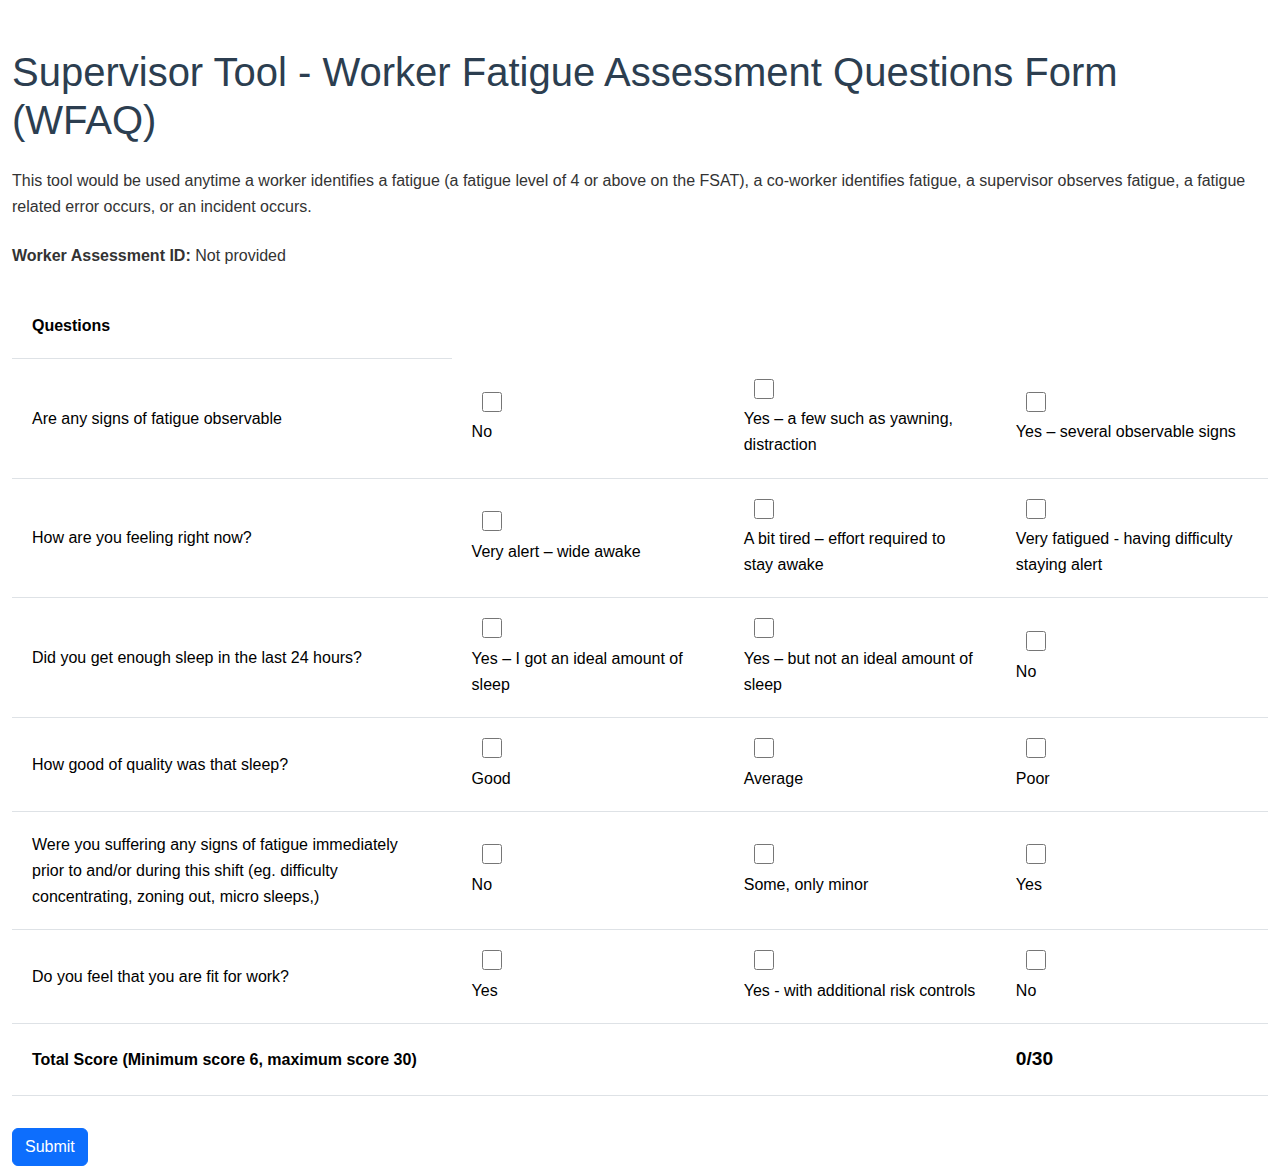
==== supervisor.html @ c47839f9 "add files." ====
<!DOCTYPE html>
<html lang="en">
<head>
    <meta charset="UTF-8">
    <meta name="viewport" content="width=device-width, initial-scale=1.0">
    <title>Supervisor Tool - Worker Fatigue Assessment Questions Form (WFAQ)</title>
    <link href="https://cdn.jsdelivr.net/npm/bootstrap@5.3.0-alpha1/dist/css/bootstrap.min.css" rel="stylesheet">
    <link href="supervisor_style.css" rel="stylesheet">
</head>
<body>
    <div class="container-fluid mt-5">
        <h1 class="mb-4">Supervisor Tool - Worker Fatigue Assessment Questions Form (WFAQ)</h1>
        <p class="mb-4">This tool would be used anytime a worker identifies a fatigue (a fatigue level of 4 or above on the FSAT), a co-worker identifies fatigue, a supervisor observes fatigue, a fatigue related error occurs, or an incident occurs.</p>
        <p class="mb-4"><strong>Worker Assessment ID:</strong> <span id="workerAssessmentId"></span></p>
        <form id="fatigueForm">
            <table class="table table-hover">
                <thead>
                    <tr>
                        <th style="width: 35%;">Questions</th>
                    </tr>
                </thead>
                <tbody>
                    <tr>
                        <td>Are any signs of fatigue observable</td>
                        <td class="response-1">
                            <div class="checkbox-wrapper">
                                <input type="checkbox" name="q1" value="1" id="q1-1">
                            </div>
                            <label for="q1-1">No</label>
                        </td>
                        <td class="response-3">
                            <div class="checkbox-wrapper">
                                <input type="checkbox" name="q1" value="3" id="q1-3">
                            </div>
                            <label for="q1-3">Yes – a few such as yawning, distraction</label>
                        </td>
                        <td class="response-5">
                            <div class="checkbox-wrapper">
                                <input type="checkbox" name="q1" value="5" id="q1-5">
                            </div>
                            <label for="q1-5">Yes – several observable signs</label>
                        </td>
                    </tr>
                    <tr>
                        <td>How are you feeling right now?</td>
                        <td class="response-1">
                            <div class="checkbox-wrapper">
                                <input type="checkbox" name="q2" value="1" id="q2-1">
                            </div>
                            <label for="q2-1">Very alert – wide awake</label>
                        </td>
                        <td class="response-3">
                            <div class="checkbox-wrapper">
                                <input type="checkbox" name="q2" value="3" id="q2-3">
                            </div>
                            <label for="q2-3">A bit tired – effort required to stay awake</label>
                        </td>
                        <td class="response-5">
                            <div class="checkbox-wrapper">
                                <input type="checkbox" name="q2" value="5" id="q2-5">
                            </div>
                            <label for="q2-5">Very fatigued - having difficulty staying alert</label>
                        </td>
                    </tr>
                    <tr>
                        <td>Did you get enough sleep in the last 24 hours?</td>
                        <td class="response-1">
                            <div class="checkbox-wrapper">
                                <input type="checkbox" name="q3" value="1" id="q3-1">
                            </div>
                            <label for="q3-1">Yes – I got an ideal amount of sleep</label>
                        </td>
                        <td class="response-3">
                            <div class="checkbox-wrapper">
                                <input type="checkbox" name="q3" value="3" id="q3-3">
                            </div>
                            <label for="q3-3">Yes – but not an ideal amount of sleep</label>
                        </td>
                        <td class="response-5">
                            <div class="checkbox-wrapper">
                                <input type="checkbox" name="q3" value="5" id="q3-5">
                            </div>
                            <label for="q3-5">No</label>
                        </td>
                    </tr>
                    <tr>
                        <td>How good of quality was that sleep?</td>
                        <td class="response-1">
                            <div class="checkbox-wrapper">
                                <input type="checkbox" name="q4" value="1" id="q4-1">
                            </div>
                            <label for="q4-1">Good</label>
                        </td>
                        <td class="response-3">
                            <div class="checkbox-wrapper">
                                <input type="checkbox" name="q4" value="3" id="q4-3">
                            </div>
                            <label for="q4-3">Average</label>
                        </td>
                        <td class="response-5">
                            <div class="checkbox-wrapper">
                                <input type="checkbox" name="q4" value="5" id="q4-5">
                            </div>
                            <label for="q4-5">Poor</label>
                        </td>
                    </tr>
                    <tr>
                        <td>Were you suffering any signs of fatigue immediately prior to and/or during this shift (eg. difficulty concentrating, zoning out, micro sleeps,)</td>
                        <td class="response-1">
                            <div class="checkbox-wrapper">
                                <input type="checkbox" name="q5" value="1" id="q5-1">
                            </div>
                            <label for="q5-1">No</label>
                        </td>
                        <td class="response-3">
                            <div class="checkbox-wrapper">
                                <input type="checkbox" name="q5" value="3" id="q5-3">
                            </div>
                            <label for="q5-3">Some, only minor</label>
                        </td>
                        <td class="response-5">
                            <div class="checkbox-wrapper">
                                <input type="checkbox" name="q5" value="5" id="q5-5">
                            </div>
                            <label for="q5-5">Yes</label>
                        </td>
                    </tr>
                    <tr>
                        <td>Do you feel that you are fit for work?</td>
                        <td class="response-1">
                            <div class="checkbox-wrapper">
                                <input type="checkbox" name="q6" value="1" id="q6-1">
                            </div>
                            <label for="q6-1">Yes</label>
                        </td>
                        <td class="response-3">
                            <div class="checkbox-wrapper">
                                <input type="checkbox" name="q6" value="3" id="q6-3">
                            </div>
                            <label for="q6-3">Yes - with additional risk controls</label>
                        </td>
                        <td class="response-5">
                            <div class="checkbox-wrapper">
                                <input type="checkbox" name="q6" value="5" id="q6-5">
                            </div>
                            <label for="q6-5">No</label>
                        </td>
                    </tr>
                    <tr class="total-row">
                        <td colspan="3">Total Score (Minimum score 6, maximum score 30)</td>
                        <td id="totalScore">/30</td>
                    </tr>
                </tbody>
            </table>
            <button type="submit" class="btn btn-primary mt-3">Submit</button>
        </form>
    </div>
    <script src="https://cdn.jsdelivr.net/npm/bootstrap@5.3.0-alpha1/dist/js/bootstrap.bundle.min.js"></script>
    <script src="supervisor.js"></script>
</body>
</html>
---- supervisor_style.css ----
body {
    font-family: Arial, sans-serif;
    line-height: 1.6;
    color: #333;
}

h1 {
    color: #2c3e50;
}

.table {
    background-color: #fff;
    table-layout: fixed;
}

.table th, .table td {
    vertical-align: middle;
    text-align: left;
    word-wrap: break-word;
    padding: 20px; 
}

.response-1 {
    background-color: #d4edda;
}

.response-3 {
    background-color: #fff3cd;
}

.response-5 {
    background-color: #f8d7da;
}

.total-row {
    font-weight: bold;
}

#totalScore {
    font-size: 1.2em;
}

label {
    display: flex;
    align-items: center;
    justify-content: space-between;
    margin-bottom: 0;
    cursor: pointer;
}

input[type="checkbox"] {
    width: 20px;
    height: 20px;
    margin-left: 10px;
}

@media (max-width: 768px) {
    .table {
        font-size: 0.9em;
    }
    
    .table th, .table td {
        padding: 10px; 
    }
}

#responseAction {
    border-radius: 5px;
    margin-top: 20px;
}

#responseAction h2, #responseAction h3 {
    margin-bottom: 10px;
}
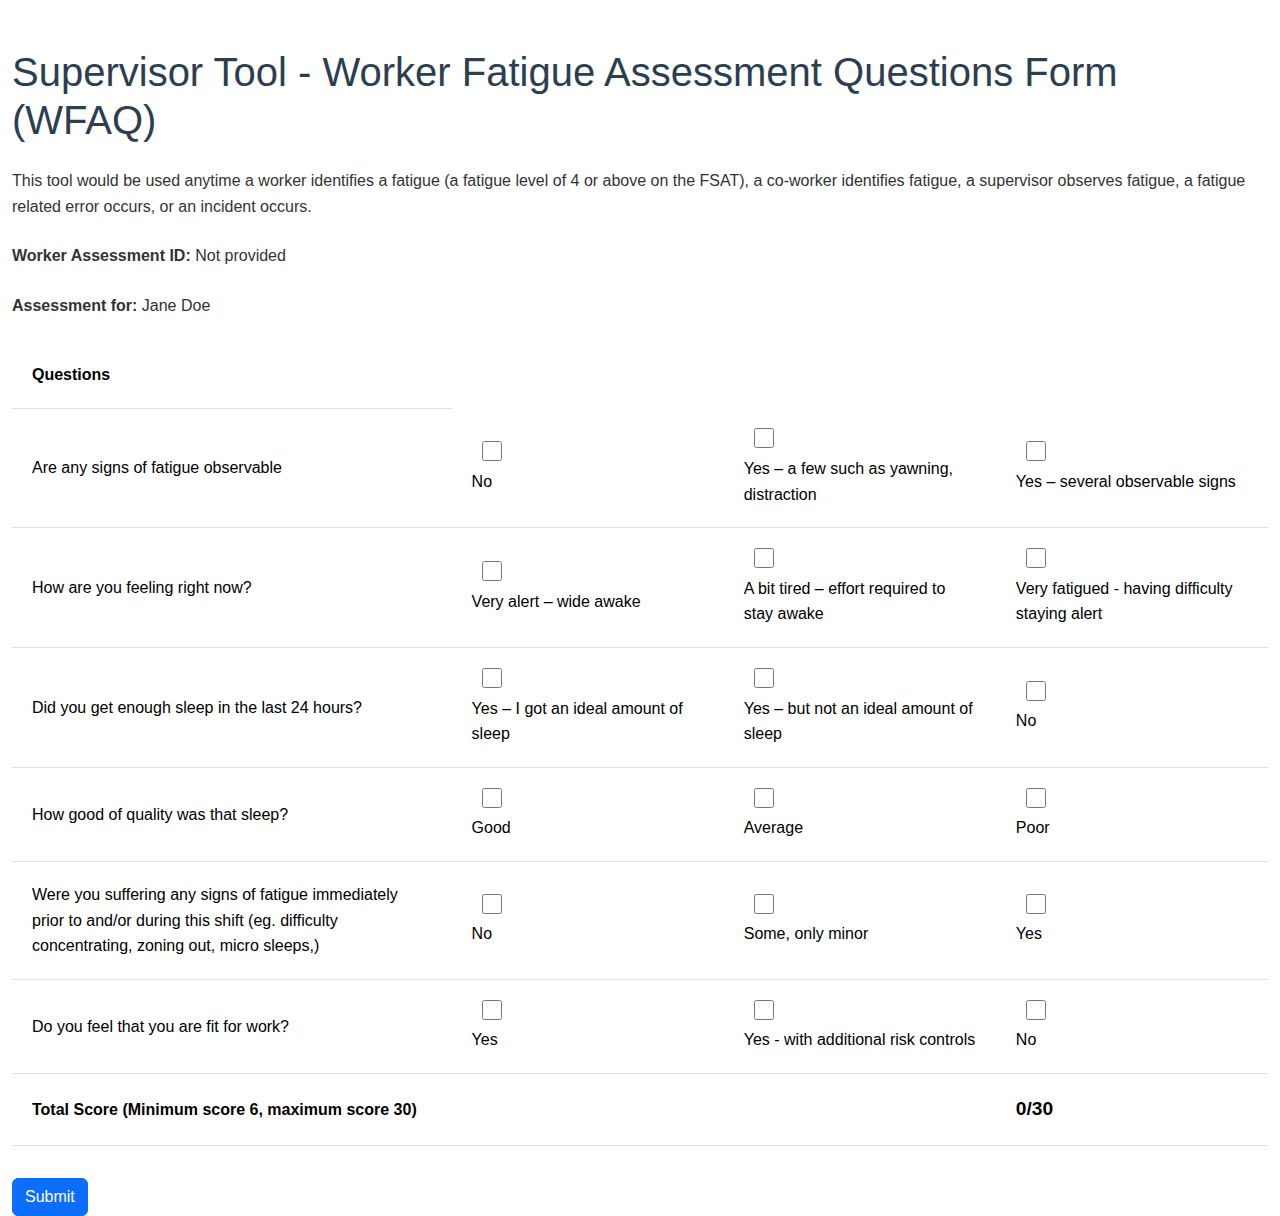
==== commit 38b866ef: "add placeholder name" ====
--- a/supervisor.html
+++ b/supervisor.html
@@ -12,6 +12,7 @@
         <h1 class="mb-4">Supervisor Tool - Worker Fatigue Assessment Questions Form (WFAQ)</h1>
         <p class="mb-4">This tool would be used anytime a worker identifies a fatigue (a fatigue level of 4 or above on the FSAT), a co-worker identifies fatigue, a supervisor observes fatigue, a fatigue related error occurs, or an incident occurs.</p>
         <p class="mb-4"><strong>Worker Assessment ID:</strong> <span id="workerAssessmentId"></span></p>
+        <p class="mb-4"><strong>Assessment for:</strong> Jane Doe</p>
         <form id="fatigueForm">
             <table class="table table-hover">
                 <thead>
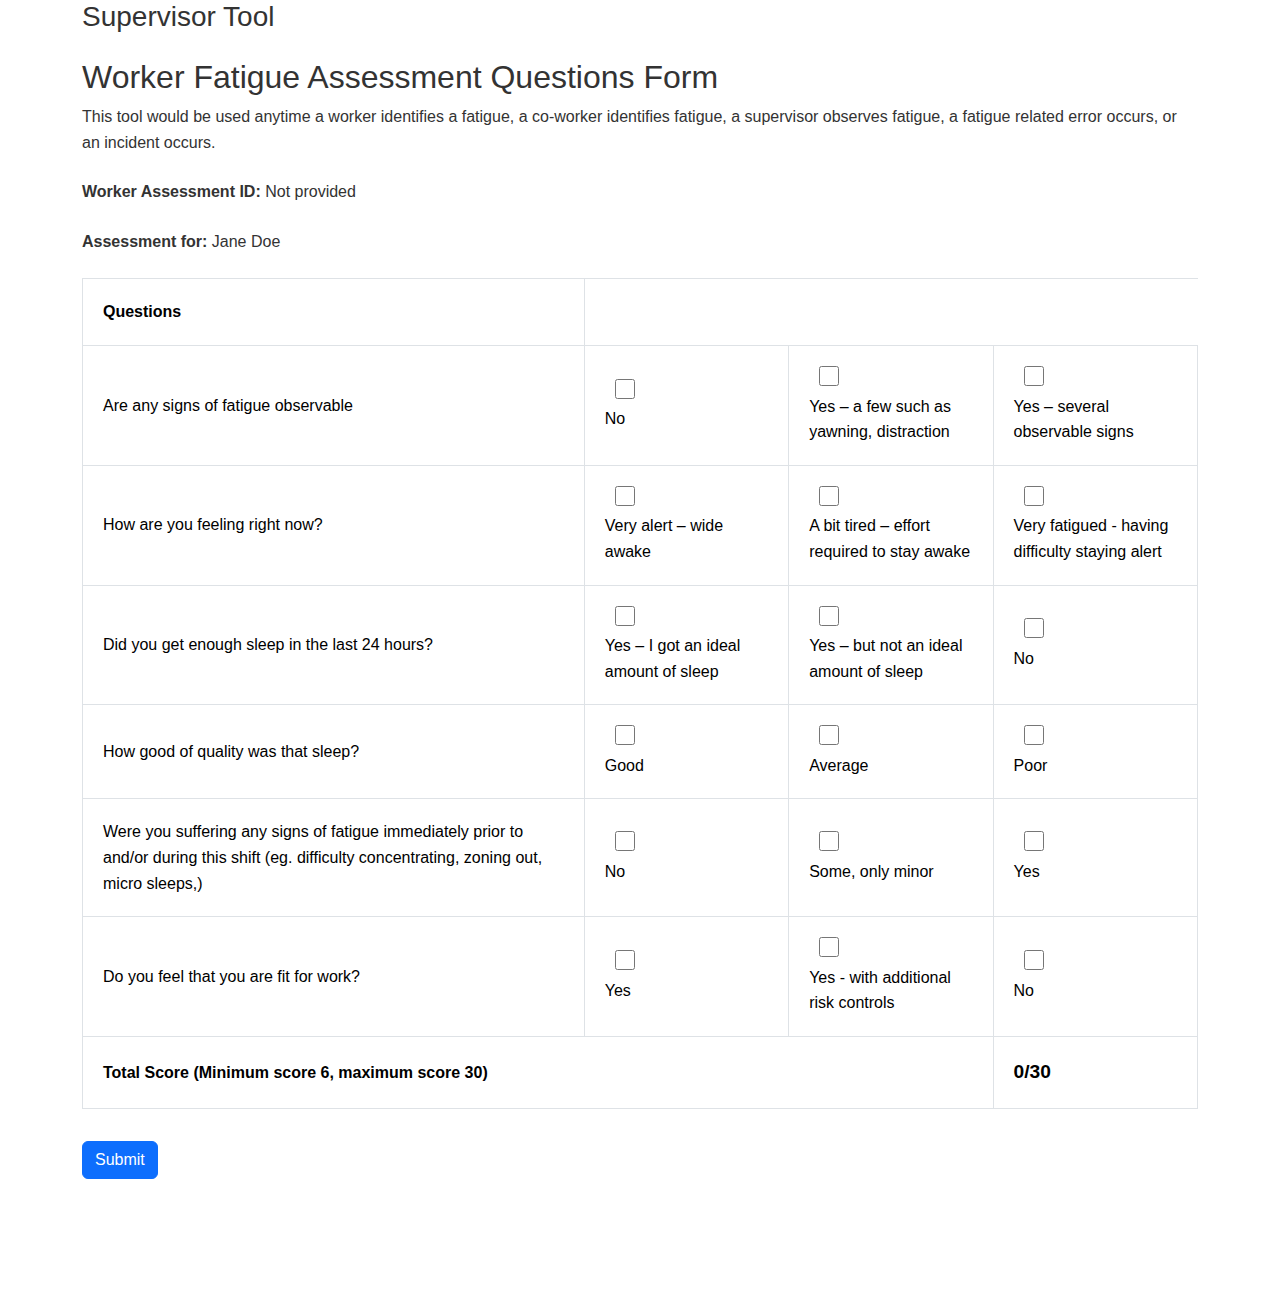
==== commit c084bd9c: "push changes" ====
--- a/supervisor.html
+++ b/supervisor.html
@@ -8,16 +8,17 @@
     <link href="supervisor_style.css" rel="stylesheet">
 </head>
 <body>
-    <div class="container-fluid mt-5">
-        <h1 class="mb-4">Supervisor Tool - Worker Fatigue Assessment Questions Form (WFAQ)</h1>
-        <p class="mb-4">This tool would be used anytime a worker identifies a fatigue (a fatigue level of 4 or above on the FSAT), a co-worker identifies fatigue, a supervisor observes fatigue, a fatigue related error occurs, or an incident occurs.</p>
+    <div class="container">
+        <h3 class="mb-4">Supervisor Tool </h3>
+        <h2> Worker Fatigue Assessment Questions Form</h2>
+        <p class="mb-4">This tool would be used anytime a worker identifies a fatigue, a co-worker identifies fatigue, a supervisor observes fatigue, a fatigue related error occurs, or an incident occurs.</p>
         <p class="mb-4"><strong>Worker Assessment ID:</strong> <span id="workerAssessmentId"></span></p>
         <p class="mb-4"><strong>Assessment for:</strong> Jane Doe</p>
         <form id="fatigueForm">
-            <table class="table table-hover">
+            <table class="table table-bordered">
                 <thead>
                     <tr>
-                        <th style="width: 35%;">Questions</th>
+                        <th style="width: 45%;">Questions</th>
                     </tr>
                 </thead>
                 <tbody>
@@ -156,6 +157,11 @@
             <button type="submit" class="btn btn-primary mt-3">Submit</button>
         </form>
     </div>
+<div><p>&nbsp;</p>
+<p>&nbsp;</p>
+<p>&nbsp;</p>
+</div>
+
     <script src="https://cdn.jsdelivr.net/npm/bootstrap@5.3.0-alpha1/dist/js/bootstrap.bundle.min.js"></script>
     <script src="supervisor.js"></script>
 </body>
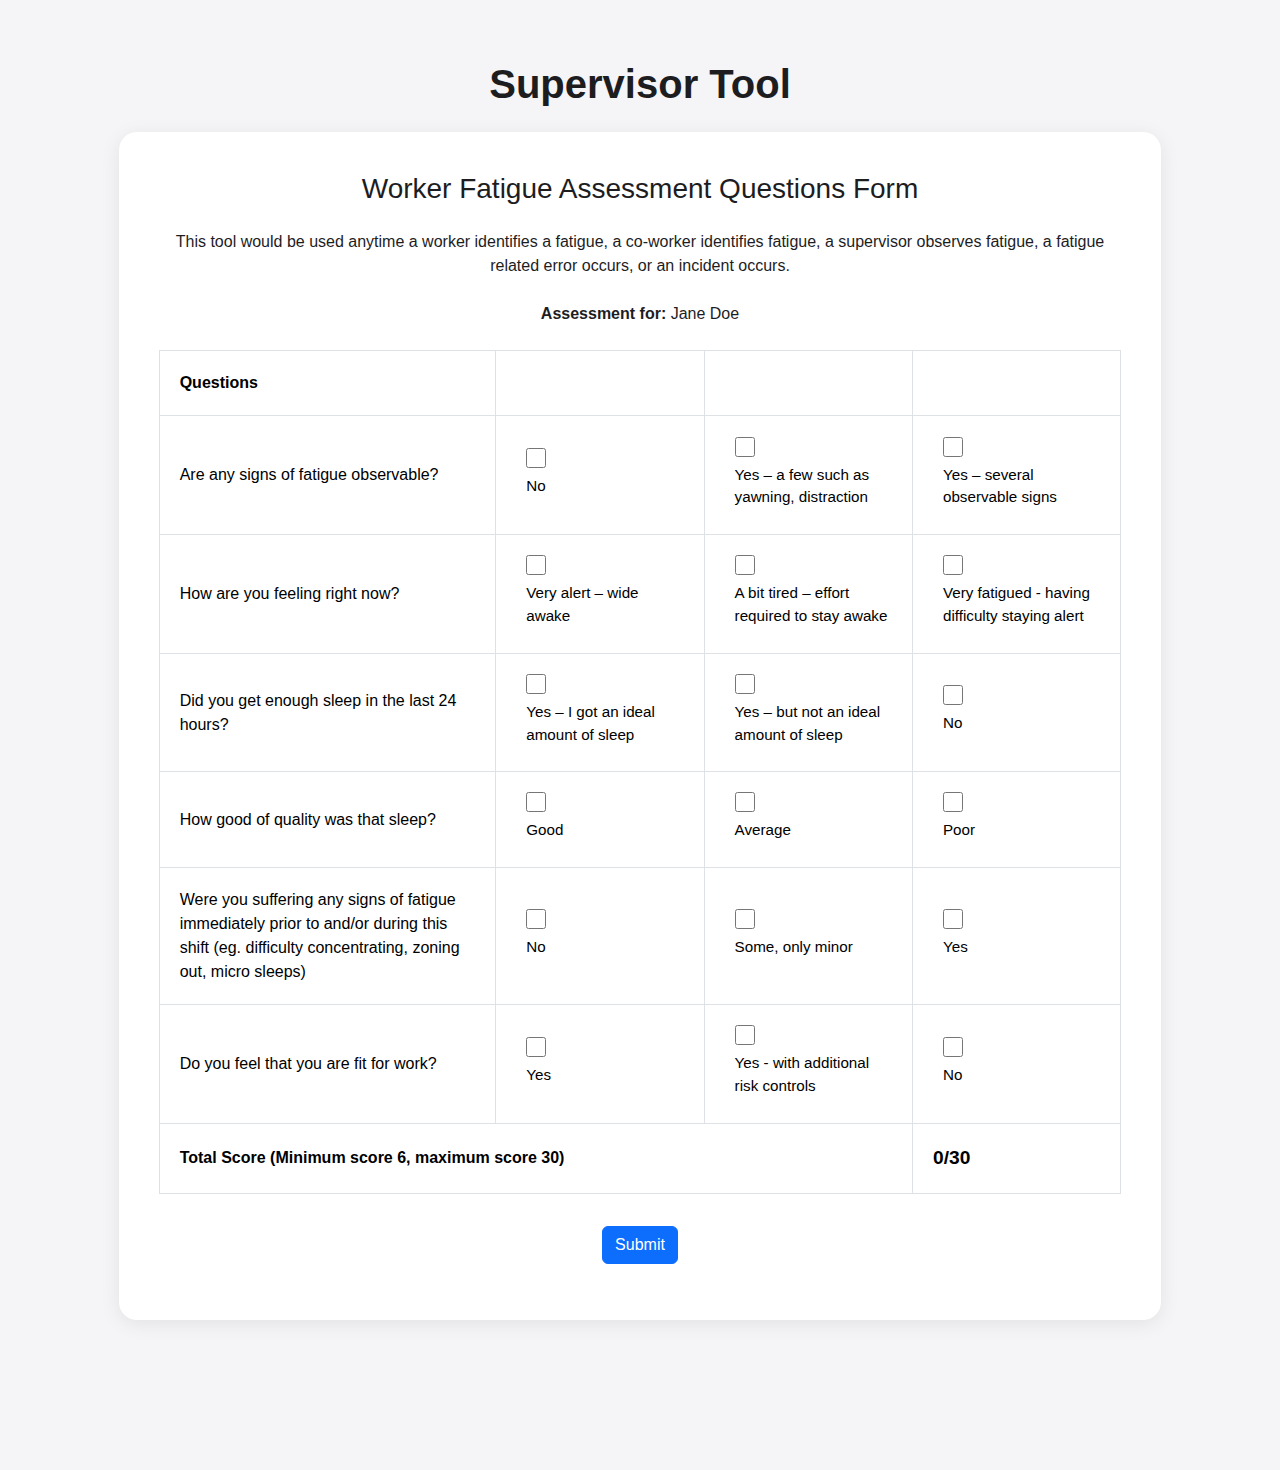
==== commit b6426f1d: "Style changes" ====
--- a/supervisor.html
+++ b/supervisor.html
@@ -9,38 +9,50 @@
 </head>
 <body>
     <div class="container">
-        <h3 class="mb-4">Supervisor Tool </h3>
-        <h2> Worker Fatigue Assessment Questions Form</h2>
-        <p class="mb-4">This tool would be used anytime a worker identifies a fatigue, a co-worker identifies fatigue, a supervisor observes fatigue, a fatigue related error occurs, or an incident occurs.</p>
-        <p class="mb-4"><strong>Worker Assessment ID:</strong> <span id="workerAssessmentId"></span></p>
-        <p class="mb-4"><strong>Assessment for:</strong> Jane Doe</p>
+    <div class="row justify-content-center">
+    <div class="col-md-10">
+
+    <h1 class="text-center mb-4">Supervisor Tool</h1>
+        <div class="question-container">
+        <h3 class="text-center mb-4"> Worker Fatigue Assessment Questions Form</h3>
+        <p class="text-center mb-4">This tool would be used anytime a worker identifies a fatigue, a co-worker identifies fatigue, a supervisor observes fatigue, a fatigue related error occurs, or an incident occurs.</p>
+        <p class="mb-4" hidden><strong>Worker Assessment ID:</strong> <span id="workerAssessmentId"></span></p>
+        <p class="text-center mb-4"><strong>Assessment for:</strong> Jane Doe</p>
+        
         <form id="fatigueForm">
-            <table class="table table-bordered">
+            <table class="table table-hover table-bordered">
                 <thead>
                     <tr>
-                        <th style="width: 45%;">Questions</th>
+                        <th style="width: 35%;">Questions</th>
+                        <th>&nbsp;</th>
+                        <th>&nbsp;</th>
+                        <th>&nbsp;</th>
                     </tr>
                 </thead>
                 <tbody>
                     <tr>
-                        <td>Are any signs of fatigue observable</td>
-                        <td class="response-1">
+                        <td>Are any signs of fatigue observable?</td>
+                        <td valign="top" align="left" class="response-1">
+                            <div  valign="top"  class="checkbox-wrapper">
+                            
+                                <input  valign="top"  style="margin-top: 1px;" type="checkbox" name="q1" value="1" id="q1-1">
+                        
+                            </div>
+                      
+                            <label style="font-size: 0.95rem; margin-left: 10px; margin-top: 0px; margin-bottom: 5px; " for="q1-1">No</label>
+
+                        </td>
+                        <td  valign="top"  class="response-3">
                             <div class="checkbox-wrapper">
-                                <input type="checkbox" name="q1" value="1" id="q1-1">
+                                <input  style="margin-top: 1px;" type="checkbox" name="q1" value="3" id="q1-3">
                             </div>
-                            <label for="q1-1">No</label>
+                            <label style="font-size: 0.95rem; margin-left: 10px; margin-top: 0px; margin-bottom: 5px; " for="q1-3">Yes – a few such as yawning, distraction</label>
                         </td>
-                        <td class="response-3">
+                        <td  valign="top" class="response-5">
                             <div class="checkbox-wrapper">
-                                <input type="checkbox" name="q1" value="3" id="q1-3">
+                                <input  style="margin-top: 1px;" type="checkbox" name="q1" value="5" id="q1-5">
                             </div>
-                            <label for="q1-3">Yes – a few such as yawning, distraction</label>
-                        </td>
-                        <td class="response-5">
-                            <div class="checkbox-wrapper">
-                                <input type="checkbox" name="q1" value="5" id="q1-5">
-                            </div>
-                            <label for="q1-5">Yes – several observable signs</label>
+                            <label style="font-size: 0.95rem; margin-left: 10px; margin-top: 0px; margin-bottom: 5px; " for="q1-5">Yes – several observable signs</label>
                         </td>
                     </tr>
                     <tr>
@@ -49,19 +61,19 @@
                             <div class="checkbox-wrapper">
                                 <input type="checkbox" name="q2" value="1" id="q2-1">
                             </div>
-                            <label for="q2-1">Very alert – wide awake</label>
+                            <label style="font-size: 0.95rem; margin-left: 10px; margin-top: 0px; margin-bottom: 5px; " for="q2-1">Very alert – wide awake</label>
                         </td>
                         <td class="response-3">
                             <div class="checkbox-wrapper">
                                 <input type="checkbox" name="q2" value="3" id="q2-3">
                             </div>
-                            <label for="q2-3">A bit tired – effort required to stay awake</label>
+                            <label style="font-size: 0.95rem; margin-left: 10px; margin-top: 0px; margin-bottom: 5px; " for="q2-3">A bit tired – effort required to stay awake</label>
                         </td>
                         <td class="response-5">
                             <div class="checkbox-wrapper">
                                 <input type="checkbox" name="q2" value="5" id="q2-5">
                             </div>
-                            <label for="q2-5">Very fatigued - having difficulty staying alert</label>
+                            <label style="font-size: 0.95rem; margin-left: 10px; margin-top: 0px; margin-bottom: 5px; " for="q2-5">Very fatigued - having difficulty staying alert</label>
                         </td>
                     </tr>
                     <tr>
@@ -70,19 +82,19 @@
                             <div class="checkbox-wrapper">
                                 <input type="checkbox" name="q3" value="1" id="q3-1">
                             </div>
-                            <label for="q3-1">Yes – I got an ideal amount of sleep</label>
+                            <label style="font-size: 0.95rem; margin-left: 10px; margin-top: 0px; margin-bottom: 5px; " for="q3-1">Yes – I got an ideal amount of sleep</label>
                         </td>
                         <td class="response-3">
                             <div class="checkbox-wrapper">
                                 <input type="checkbox" name="q3" value="3" id="q3-3">
                             </div>
-                            <label for="q3-3">Yes – but not an ideal amount of sleep</label>
+                            <label style="font-size: 0.95rem; margin-left: 10px; margin-top: 0px; margin-bottom: 5px; " for="q3-3">Yes – but not an ideal amount of sleep</label>
                         </td>
                         <td class="response-5">
                             <div class="checkbox-wrapper">
                                 <input type="checkbox" name="q3" value="5" id="q3-5">
                             </div>
-                            <label for="q3-5">No</label>
+                            <label style="font-size: 0.95rem; margin-left: 10px; margin-top: 0px; margin-bottom: 5px; " for="q3-5">No</label>
                         </td>
                     </tr>
                     <tr>
@@ -91,40 +103,40 @@
                             <div class="checkbox-wrapper">
                                 <input type="checkbox" name="q4" value="1" id="q4-1">
                             </div>
-                            <label for="q4-1">Good</label>
+                            <label style="font-size: 0.95rem; margin-left: 10px; margin-top: 0px; margin-bottom: 5px; " for="q4-1">Good</label>
                         </td>
                         <td class="response-3">
                             <div class="checkbox-wrapper">
                                 <input type="checkbox" name="q4" value="3" id="q4-3">
                             </div>
-                            <label for="q4-3">Average</label>
+                            <label style="font-size: 0.95rem; margin-left: 10px; margin-top: 0px; margin-bottom: 5px; " for="q4-3">Average</label>
                         </td>
                         <td class="response-5">
                             <div class="checkbox-wrapper">
                                 <input type="checkbox" name="q4" value="5" id="q4-5">
                             </div>
-                            <label for="q4-5">Poor</label>
+                            <label style="font-size: 0.95rem; margin-left: 10px; margin-top: 0px; margin-bottom: 5px; " for="q4-5">Poor</label>
                         </td>
                     </tr>
                     <tr>
-                        <td>Were you suffering any signs of fatigue immediately prior to and/or during this shift (eg. difficulty concentrating, zoning out, micro sleeps,)</td>
+                        <td>Were you suffering any signs of fatigue immediately prior to and/or during this shift (eg. difficulty concentrating, zoning out, micro sleeps)</td>
                         <td class="response-1">
                             <div class="checkbox-wrapper">
                                 <input type="checkbox" name="q5" value="1" id="q5-1">
                             </div>
-                            <label for="q5-1">No</label>
+                            <label style="font-size: 0.95rem; margin-left: 10px; margin-top: 0px; margin-bottom: 5px; " for="q5-1">No</label>
                         </td>
                         <td class="response-3">
                             <div class="checkbox-wrapper">
                                 <input type="checkbox" name="q5" value="3" id="q5-3">
                             </div>
-                            <label for="q5-3">Some, only minor</label>
+                            <label style="font-size: 0.95rem; margin-left: 10px; margin-top: 0px; margin-bottom: 5px; " for="q5-3">Some, only minor</label>
                         </td>
                         <td class="response-5">
                             <div class="checkbox-wrapper">
                                 <input type="checkbox" name="q5" value="5" id="q5-5">
                             </div>
-                            <label for="q5-5">Yes</label>
+                            <label style="font-size: 0.95rem; margin-left: 10px; margin-top: 0px; margin-bottom: 5px; " for="q5-5">Yes</label>
                         </td>
                     </tr>
                     <tr>
@@ -133,19 +145,19 @@
                             <div class="checkbox-wrapper">
                                 <input type="checkbox" name="q6" value="1" id="q6-1">
                             </div>
-                            <label for="q6-1">Yes</label>
+                            <label style="font-size: 0.95rem; margin-left: 10px; margin-top: 0px; margin-bottom: 5px; " for="q6-1">Yes</label>
                         </td>
                         <td class="response-3">
                             <div class="checkbox-wrapper">
                                 <input type="checkbox" name="q6" value="3" id="q6-3">
                             </div>
-                            <label for="q6-3">Yes - with additional risk controls</label>
+                            <label style="font-size: 0.95rem; margin-left: 10px; margin-top: 0px; margin-bottom: 5px; " for="q6-3">Yes - with additional risk controls</label>
                         </td>
                         <td class="response-5">
                             <div class="checkbox-wrapper">
                                 <input type="checkbox" name="q6" value="5" id="q6-5">
                             </div>
-                            <label for="q6-5">No</label>
+                            <label style="font-size: 0.95rem; margin-left: 10px; margin-top: 0px; margin-bottom: 5px; " for="q6-5">No</label>
                         </td>
                     </tr>
                     <tr class="total-row">
@@ -154,14 +166,19 @@
                     </tr>
                 </tbody>
             </table>
+            <p align="center">
             <button type="submit" class="btn btn-primary mt-3">Submit</button>
+            </p>
         </form>
+        
     </div>
 <div><p>&nbsp;</p>
 <p>&nbsp;</p>
 <p>&nbsp;</p>
 </div>
-
+</div>
+</div>
+</div>
     <script src="https://cdn.jsdelivr.net/npm/bootstrap@5.3.0-alpha1/dist/js/bootstrap.bundle.min.js"></script>
     <script src="supervisor.js"></script>
 </body>
--- a/supervisor_style.css
+++ b/supervisor_style.css
@@ -1,12 +1,21 @@
 body {
-    font-family: Arial, sans-serif;
-    line-height: 1.6;
-    color: #333;
+    background-color: #f5f5f7;
+    font-family: -apple-system, BlinkMacSystemFont, 'Segoe UI', Roboto, Oxygen-Sans, Ubuntu, Cantarell, 'Helvetica Neue', sans-serif;
+    color: #1d1d1f;
+}
+
+.container {
+    max-width: 2500px;
+    padding-top: 60px;
 }
 
 h1 {
-    color: #2c3e50;
+    font-size: 2.5rem;
+    font-weight: 600;
+    color: #1d1d1f;
+    margin-bottom: 2rem;
 }
+
 
 .table {
     background-color: #fff;
@@ -36,6 +45,16 @@
     font-weight: bold;
 }
 
+.question-container {
+    background-color: #fff;
+    border-radius: 18px;
+    box-shadow: 0 4px 20px rgba(0,0,0,0.08);
+    padding: 40px;
+    margin-bottom: 30px;
+    transition: all 0.3s ease;
+}
+
+
 #totalScore {
     font-size: 1.2em;
 }
@@ -64,6 +83,7 @@
     }
 }
 
+
 #responseAction {
     border-radius: 5px;
     margin-top: 20px;
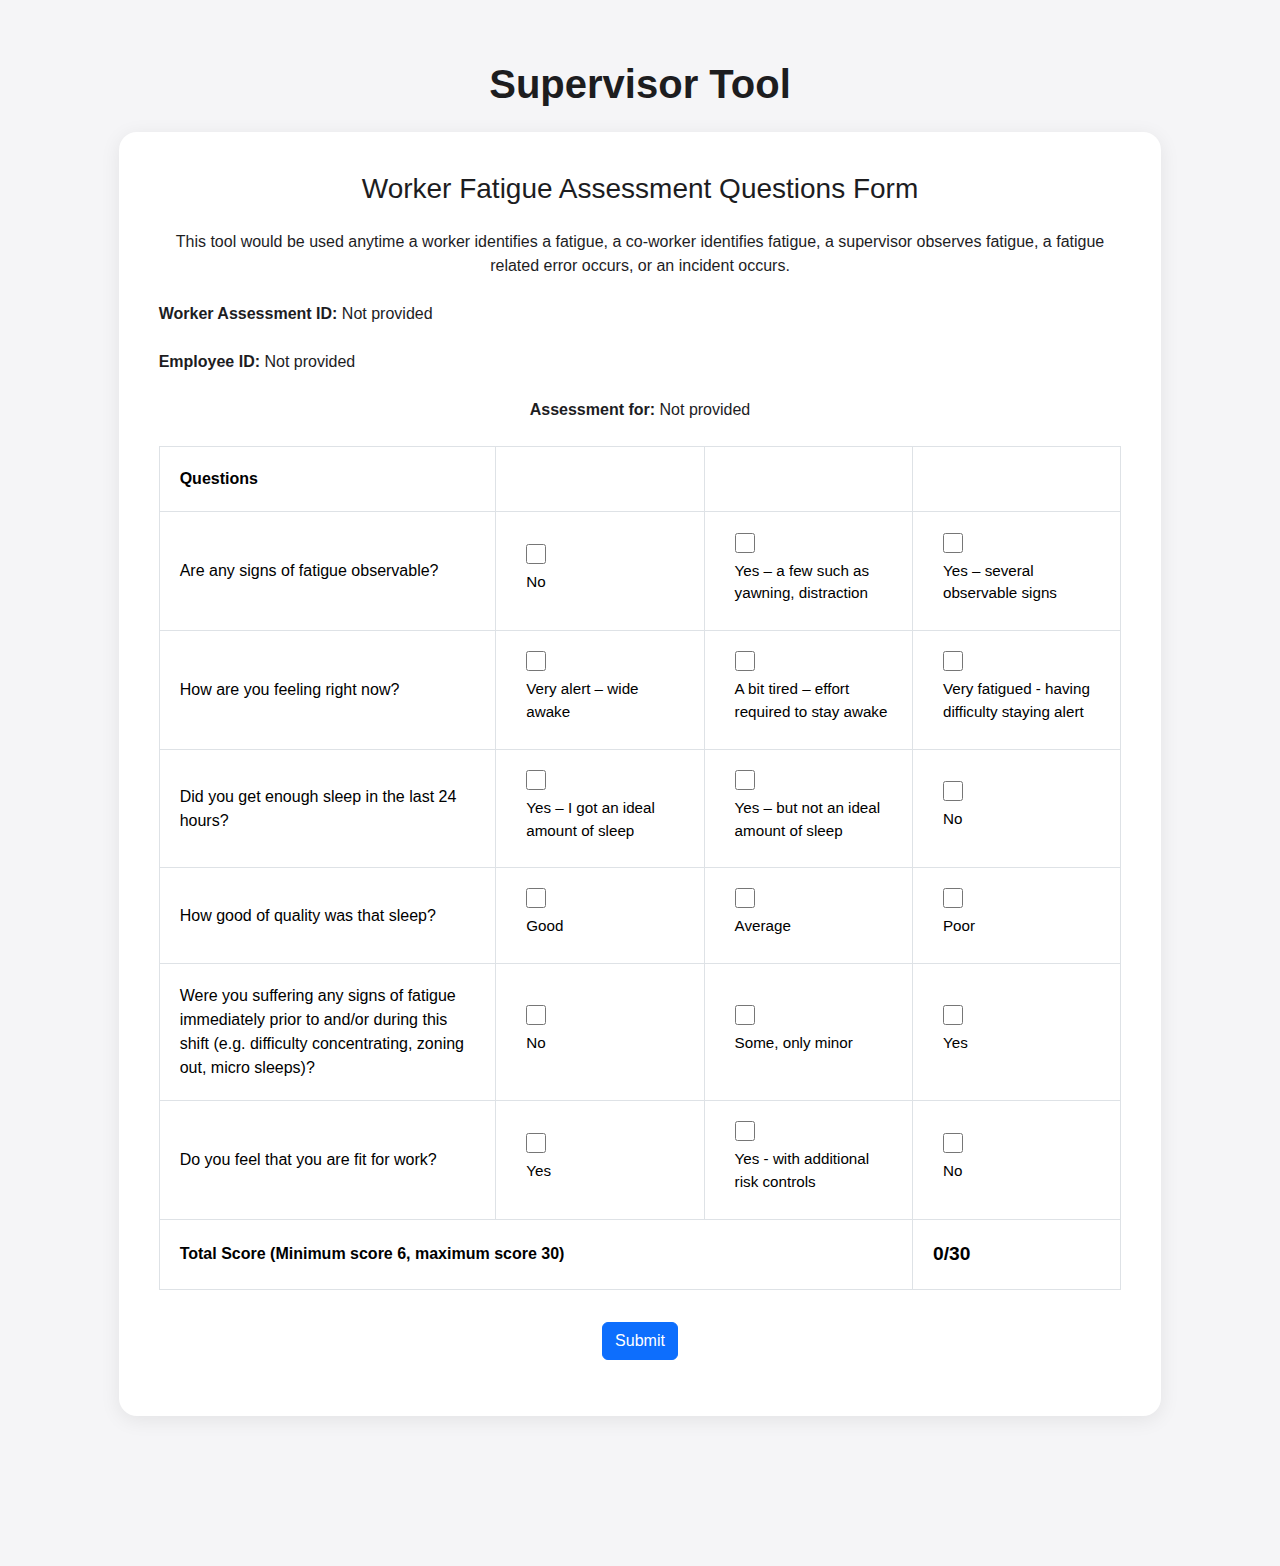
==== commit 05304e4a: "Add dropdown to index.html" ====
--- a/supervisor.html
+++ b/supervisor.html
@@ -9,177 +9,197 @@
 </head>
 <body>
     <div class="container">
-    <div class="row justify-content-center">
-    <div class="col-md-10">
-
-    <h1 class="text-center mb-4">Supervisor Tool</h1>
-        <div class="question-container">
-        <h3 class="text-center mb-4"> Worker Fatigue Assessment Questions Form</h3>
-        <p class="text-center mb-4">This tool would be used anytime a worker identifies a fatigue, a co-worker identifies fatigue, a supervisor observes fatigue, a fatigue related error occurs, or an incident occurs.</p>
-        <p class="mb-4" hidden><strong>Worker Assessment ID:</strong> <span id="workerAssessmentId"></span></p>
-        <p class="text-center mb-4"><strong>Assessment for:</strong> Jane Doe</p>
-        
-        <form id="fatigueForm">
-            <table class="table table-hover table-bordered">
-                <thead>
-                    <tr>
-                        <th style="width: 35%;">Questions</th>
-                        <th>&nbsp;</th>
-                        <th>&nbsp;</th>
-                        <th>&nbsp;</th>
-                    </tr>
-                </thead>
-                <tbody>
-                    <tr>
-                        <td>Are any signs of fatigue observable?</td>
-                        <td valign="top" align="left" class="response-1">
-                            <div  valign="top"  class="checkbox-wrapper">
-                            
-                                <input  valign="top"  style="margin-top: 1px;" type="checkbox" name="q1" value="1" id="q1-1">
-                        
-                            </div>
-                      
-                            <label style="font-size: 0.95rem; margin-left: 10px; margin-top: 0px; margin-bottom: 5px; " for="q1-1">No</label>
-
-                        </td>
-                        <td  valign="top"  class="response-3">
-                            <div class="checkbox-wrapper">
-                                <input  style="margin-top: 1px;" type="checkbox" name="q1" value="3" id="q1-3">
-                            </div>
-                            <label style="font-size: 0.95rem; margin-left: 10px; margin-top: 0px; margin-bottom: 5px; " for="q1-3">Yes – a few such as yawning, distraction</label>
-                        </td>
-                        <td  valign="top" class="response-5">
-                            <div class="checkbox-wrapper">
-                                <input  style="margin-top: 1px;" type="checkbox" name="q1" value="5" id="q1-5">
-                            </div>
-                            <label style="font-size: 0.95rem; margin-left: 10px; margin-top: 0px; margin-bottom: 5px; " for="q1-5">Yes – several observable signs</label>
-                        </td>
-                    </tr>
-                    <tr>
-                        <td>How are you feeling right now?</td>
-                        <td class="response-1">
-                            <div class="checkbox-wrapper">
-                                <input type="checkbox" name="q2" value="1" id="q2-1">
-                            </div>
-                            <label style="font-size: 0.95rem; margin-left: 10px; margin-top: 0px; margin-bottom: 5px; " for="q2-1">Very alert – wide awake</label>
-                        </td>
-                        <td class="response-3">
-                            <div class="checkbox-wrapper">
-                                <input type="checkbox" name="q2" value="3" id="q2-3">
-                            </div>
-                            <label style="font-size: 0.95rem; margin-left: 10px; margin-top: 0px; margin-bottom: 5px; " for="q2-3">A bit tired – effort required to stay awake</label>
-                        </td>
-                        <td class="response-5">
-                            <div class="checkbox-wrapper">
-                                <input type="checkbox" name="q2" value="5" id="q2-5">
-                            </div>
-                            <label style="font-size: 0.95rem; margin-left: 10px; margin-top: 0px; margin-bottom: 5px; " for="q2-5">Very fatigued - having difficulty staying alert</label>
-                        </td>
-                    </tr>
-                    <tr>
-                        <td>Did you get enough sleep in the last 24 hours?</td>
-                        <td class="response-1">
-                            <div class="checkbox-wrapper">
-                                <input type="checkbox" name="q3" value="1" id="q3-1">
-                            </div>
-                            <label style="font-size: 0.95rem; margin-left: 10px; margin-top: 0px; margin-bottom: 5px; " for="q3-1">Yes – I got an ideal amount of sleep</label>
-                        </td>
-                        <td class="response-3">
-                            <div class="checkbox-wrapper">
-                                <input type="checkbox" name="q3" value="3" id="q3-3">
-                            </div>
-                            <label style="font-size: 0.95rem; margin-left: 10px; margin-top: 0px; margin-bottom: 5px; " for="q3-3">Yes – but not an ideal amount of sleep</label>
-                        </td>
-                        <td class="response-5">
-                            <div class="checkbox-wrapper">
-                                <input type="checkbox" name="q3" value="5" id="q3-5">
-                            </div>
-                            <label style="font-size: 0.95rem; margin-left: 10px; margin-top: 0px; margin-bottom: 5px; " for="q3-5">No</label>
-                        </td>
-                    </tr>
-                    <tr>
-                        <td>How good of quality was that sleep?</td>
-                        <td class="response-1">
-                            <div class="checkbox-wrapper">
-                                <input type="checkbox" name="q4" value="1" id="q4-1">
-                            </div>
-                            <label style="font-size: 0.95rem; margin-left: 10px; margin-top: 0px; margin-bottom: 5px; " for="q4-1">Good</label>
-                        </td>
-                        <td class="response-3">
-                            <div class="checkbox-wrapper">
-                                <input type="checkbox" name="q4" value="3" id="q4-3">
-                            </div>
-                            <label style="font-size: 0.95rem; margin-left: 10px; margin-top: 0px; margin-bottom: 5px; " for="q4-3">Average</label>
-                        </td>
-                        <td class="response-5">
-                            <div class="checkbox-wrapper">
-                                <input type="checkbox" name="q4" value="5" id="q4-5">
-                            </div>
-                            <label style="font-size: 0.95rem; margin-left: 10px; margin-top: 0px; margin-bottom: 5px; " for="q4-5">Poor</label>
-                        </td>
-                    </tr>
-                    <tr>
-                        <td>Were you suffering any signs of fatigue immediately prior to and/or during this shift (eg. difficulty concentrating, zoning out, micro sleeps)</td>
-                        <td class="response-1">
-                            <div class="checkbox-wrapper">
-                                <input type="checkbox" name="q5" value="1" id="q5-1">
-                            </div>
-                            <label style="font-size: 0.95rem; margin-left: 10px; margin-top: 0px; margin-bottom: 5px; " for="q5-1">No</label>
-                        </td>
-                        <td class="response-3">
-                            <div class="checkbox-wrapper">
-                                <input type="checkbox" name="q5" value="3" id="q5-3">
-                            </div>
-                            <label style="font-size: 0.95rem; margin-left: 10px; margin-top: 0px; margin-bottom: 5px; " for="q5-3">Some, only minor</label>
-                        </td>
-                        <td class="response-5">
-                            <div class="checkbox-wrapper">
-                                <input type="checkbox" name="q5" value="5" id="q5-5">
-                            </div>
-                            <label style="font-size: 0.95rem; margin-left: 10px; margin-top: 0px; margin-bottom: 5px; " for="q5-5">Yes</label>
-                        </td>
-                    </tr>
-                    <tr>
-                        <td>Do you feel that you are fit for work?</td>
-                        <td class="response-1">
-                            <div class="checkbox-wrapper">
-                                <input type="checkbox" name="q6" value="1" id="q6-1">
-                            </div>
-                            <label style="font-size: 0.95rem; margin-left: 10px; margin-top: 0px; margin-bottom: 5px; " for="q6-1">Yes</label>
-                        </td>
-                        <td class="response-3">
-                            <div class="checkbox-wrapper">
-                                <input type="checkbox" name="q6" value="3" id="q6-3">
-                            </div>
-                            <label style="font-size: 0.95rem; margin-left: 10px; margin-top: 0px; margin-bottom: 5px; " for="q6-3">Yes - with additional risk controls</label>
-                        </td>
-                        <td class="response-5">
-                            <div class="checkbox-wrapper">
-                                <input type="checkbox" name="q6" value="5" id="q6-5">
-                            </div>
-                            <label style="font-size: 0.95rem; margin-left: 10px; margin-top: 0px; margin-bottom: 5px; " for="q6-5">No</label>
-                        </td>
-                    </tr>
-                    <tr class="total-row">
-                        <td colspan="3">Total Score (Minimum score 6, maximum score 30)</td>
-                        <td id="totalScore">/30</td>
-                    </tr>
-                </tbody>
-            </table>
-            <p align="center">
-            <button type="submit" class="btn btn-primary mt-3">Submit</button>
-            </p>
-        </form>
-        
+        <div class="row justify-content-center">
+            <div class="col-md-10">
+                <h1 class="text-center mb-4">Supervisor Tool</h1>
+                <div class="question-container">
+                    <h3 class="text-center mb-4"> Worker Fatigue Assessment Questions Form</h3>
+                    <p class="text-center mb-4">This tool would be used anytime a worker identifies a fatigue, a co-worker identifies fatigue, a supervisor observes fatigue, a fatigue related error occurs, or an incident occurs.</p>
+                    
+                    <!-- Display Worker Assessment ID (already existing in the original HTML) -->
+                    <p class="mb-4"><strong>Worker Assessment ID:</strong> <span id="workerAssessmentId"></span></p>
+                    
+                    <!-- Display Employee ID (this line was added) -->
+                    <!-- This line will display the employee_id passed from index.html via the URL -->
+                    <p class="mb-4"><strong>Employee ID:</strong> <span id="employeeId"></span></p> 
+
+                    <!-- Display the name of the worker being assessed (already existing in the original HTML) -->
+                    <p class="text-center mb-4"><strong>Assessment for:</strong> <span id="employeeName"></span></p>
+
+                    
+                    <!-- Start of the fatigue assessment form (already existing in the original HTML) -->
+                    <form id="fatigueForm">
+                        <table class="table table-hover table-bordered">
+                            <thead>
+                                <tr>
+                                    <th style="width: 35%;">Questions</th>
+                                    <th>&nbsp;</th>
+                                    <th>&nbsp;</th>
+                                    <th>&nbsp;</th>
+                                </tr>
+                            </thead>
+                            <tbody>
+                                <!-- Sample question 1 -->
+                                <tr>
+                                    <td>Are any signs of fatigue observable?</td>
+                                    <td valign="top" align="left" class="response-1">
+                                        <div valign="top" class="checkbox-wrapper">
+                                            <input valign="top" style="margin-top: 1px;" type="checkbox" name="q1" value="1" id="q1-1">
+                                        </div>
+                                        <label style="font-size: 0.95rem; margin-left: 10px; margin-top: 0px; margin-bottom: 5px;" for="q1-1">No</label>
+                                    </td>
+                                    <td valign="top" class="response-3">
+                                        <div class="checkbox-wrapper">
+                                            <input style="margin-top: 1px;" type="checkbox" name="q1" value="3" id="q1-3">
+                                        </div>
+                                        <label style="font-size: 0.95rem; margin-left: 10px; margin-top: 0px; margin-bottom: 5px;" for="q1-3">Yes – a few such as yawning, distraction</label>
+                                    </td>
+                                    <td valign="top" class="response-5">
+                                        <div class="checkbox-wrapper">
+                                            <input style="margin-top: 1px;" type="checkbox" name="q1" value="5" id="q1-5">
+                                        </div>
+                                        <label style="font-size: 0.95rem; margin-left: 10px; margin-top: 0px; margin-bottom: 5px;" for="q1-5">Yes – several observable signs</label>
+                                    </td>
+                                </tr>
+
+                                <!-- Repeat similar blocks for other questions -->
+                                <tr>
+                                    <td>How are you feeling right now?</td>
+                                    <td class="response-1">
+                                        <div class="checkbox-wrapper">
+                                            <input type="checkbox" name="q2" value="1" id="q2-1">
+                                        </div>
+                                        <label style="font-size: 0.95rem; margin-left: 10px; margin-top: 0px; margin-bottom: 5px;" for="q2-1">Very alert – wide awake</label>
+                                    </td>
+                                    <td class="response-3">
+                                        <div class="checkbox-wrapper">
+                                            <input type="checkbox" name="q2" value="3" id="q2-3">
+                                        </div>
+                                        <label style="font-size: 0.95rem; margin-left: 10px; margin-top: 0px; margin-bottom: 5px;" for="q2-3">A bit tired – effort required to stay awake</label>
+                                    </td>
+                                    <td class="response-5">
+                                        <div class="checkbox-wrapper">
+                                            <input type="checkbox" name="q2" value="5" id="q2-5">
+                                        </div>
+                                        <label style="font-size: 0.95rem; margin-left: 10px; margin-top: 0px; margin-bottom: 5px;" for="q2-5">Very fatigued - having difficulty staying alert</label>
+                                    </td>
+                                </tr>
+
+                                <!-- Additional questions (already existing in the original HTML) -->
+                                <tr>
+                                    <td>Did you get enough sleep in the last 24 hours?</td>
+                                    <td class="response-1">
+                                        <div class="checkbox-wrapper">
+                                            <input type="checkbox" name="q3" value="1" id="q3-1">
+                                        </div>
+                                        <label style="font-size: 0.95rem; margin-left: 10px; margin-top: 0px; margin-bottom: 5px;" for="q3-1">Yes – I got an ideal amount of sleep</label>
+                                    </td>
+                                    <td class="response-3">
+                                        <div class="checkbox-wrapper">
+                                            <input type="checkbox" name="q3" value="3" id="q3-3">
+                                        </div>
+                                        <label style="font-size: 0.95rem; margin-left: 10px; margin-top: 0px; margin-bottom: 5px;" for="q3-3">Yes – but not an ideal amount of sleep</label>
+                                    </td>
+                                    <td class="response-5">
+                                        <div class="checkbox-wrapper">
+                                            <input type="checkbox" name="q3" value="5" id="q3-5">
+                                        </div>
+                                        <label style="font-size: 0.95rem; margin-left: 10px; margin-top: 0px; margin-bottom: 5px;" for="q3-5">No</label>
+                                    </td>
+                                </tr>
+                                
+                                <!-- Additional questions (already existing in the original HTML) -->
+                                <tr>
+                                    <td>How good of quality was that sleep?</td>
+                                    <td class="response-1">
+                                        <div class="checkbox-wrapper">
+                                            <input type="checkbox" name="q4" value="1" id="q4-1">
+                                        </div>
+                                        <label style="font-size: 0.95rem; margin-left: 10px; margin-top: 0px; margin-bottom: 5px;" for="q4-1">Good</label>
+                                    </td>
+                                    <td class="response-3">
+                                        <div class="checkbox-wrapper">
+                                            <input type="checkbox" name="q4" value="3" id="q4-3">
+                                        </div>
+                                        <label style="font-size: 0.95rem; margin-left: 10px; margin-top: 0px; margin-bottom: 5px;" for="q4-3">Average</label>
+                                    </td>
+                                    <td class="response-5">
+                                        <div class="checkbox-wrapper">
+                                            <input type="checkbox" name="q4" value="5" id="q4-5">
+                                        </div>
+                                        <label style="font-size: 0.95rem; margin-left: 10px; margin-top: 0px; margin-bottom: 5px;" for="q4-5">Poor</label>
+                                    </td>
+                                </tr>
+
+                                <!-- Additional questions (already existing in the original HTML) -->
+                                <tr>
+                                    <td>Were you suffering any signs of fatigue immediately prior to and/or during this shift (e.g. difficulty concentrating, zoning out, micro sleeps)?</td>
+                                    <td class="response-1">
+                                        <div class="checkbox-wrapper">
+                                            <input type="checkbox" name="q5" value="1" id="q5-1">
+                                        </div>
+                                        <label style="font-size: 0.95rem; margin-left: 10px; margin-top: 0px; margin-bottom: 5px;" for="q5-1">No</label>
+                                    </td>
+                                    <td class="response-3">
+                                        <div class="checkbox-wrapper">
+                                            <input type="checkbox" name="q5" value="3" id="q5-3">
+                                        </div>
+                                        <label style="font-size: 0.95rem; margin-left: 10px; margin-top: 0px; margin-bottom: 5px;" for="q5-3">Some, only minor</label>
+                                    </td>
+                                    <td class="response-5">
+                                        <div class="checkbox-wrapper">
+                                            <input type="checkbox" name="q5" value="5" id="q5-5">
+                                        </div>
+                                        <label style="font-size: 0.95rem; margin-left: 10px; margin-top: 0px; margin-bottom: 5px;" for="q5-5">Yes</label>
+                                    </td>
+                                </tr>
+
+                                <!-- Additional questions (already existing in the original HTML) -->
+                                <tr>
+                                    <td>Do you feel that you are fit for work?</td>
+                                    <td class="response-1">
+                                        <div class="checkbox-wrapper">
+                                            <input type="checkbox" name="q6" value="1" id="q6-1">
+                                        </div>
+                                        <label style="font-size: 0.95rem; margin-left: 10px; margin-top: 0px; margin-bottom: 5px;" for="q6-1">Yes</label>
+                                    </td>
+                                    <td class="response-3">
+                                        <div class="checkbox-wrapper">
+                                            <input type="checkbox" name="q6" value="3" id="q6-3">
+                                        </div>
+                                        <label style="font-size: 0.95rem; margin-left: 10px; margin-top: 0px; margin-bottom: 5px;" for="q6-3">Yes - with additional risk controls</label>
+                                    </td>
+                                    <td class="response-5">
+                                        <div class="checkbox-wrapper">
+                                            <input type="checkbox" name="q6" value="5" id="q6-5">
+                                        </div>
+                                        <label style="font-size: 0.95rem; margin-left: 10px; margin-top: 0px; margin-bottom: 5px;" for="q6-5">No</label>
+                                    </td>
+                                </tr>
+
+                                <!-- Display the total score (already existing in the original HTML) -->
+                                <tr class="total-row">
+                                    <td colspan="3">Total Score (Minimum score 6, maximum score 30)</td>
+                                    <td id="totalScore">/30</td>
+                                </tr>
+                            </tbody>
+                        </table>
+
+                        <!-- Submit button for the form (already existing in the original HTML) -->
+                        <p align="center">
+                            <button type="submit" class="btn btn-primary mt-3">Submit</button>
+                        </p>
+                    </form>
+                </div>
+                <div>
+                    <p>&nbsp;</p>
+                    <p>&nbsp;</p>
+                    <p>&nbsp;</p>
+                </div>
+            </div>
+        </div>
     </div>
-<div><p>&nbsp;</p>
-<p>&nbsp;</p>
-<p>&nbsp;</p>
-</div>
-</div>
-</div>
-</div>
     <script src="https://cdn.jsdelivr.net/npm/bootstrap@5.3.0-alpha1/dist/js/bootstrap.bundle.min.js"></script>
     <script src="supervisor.js"></script>
 </body>
-</html>+</html>
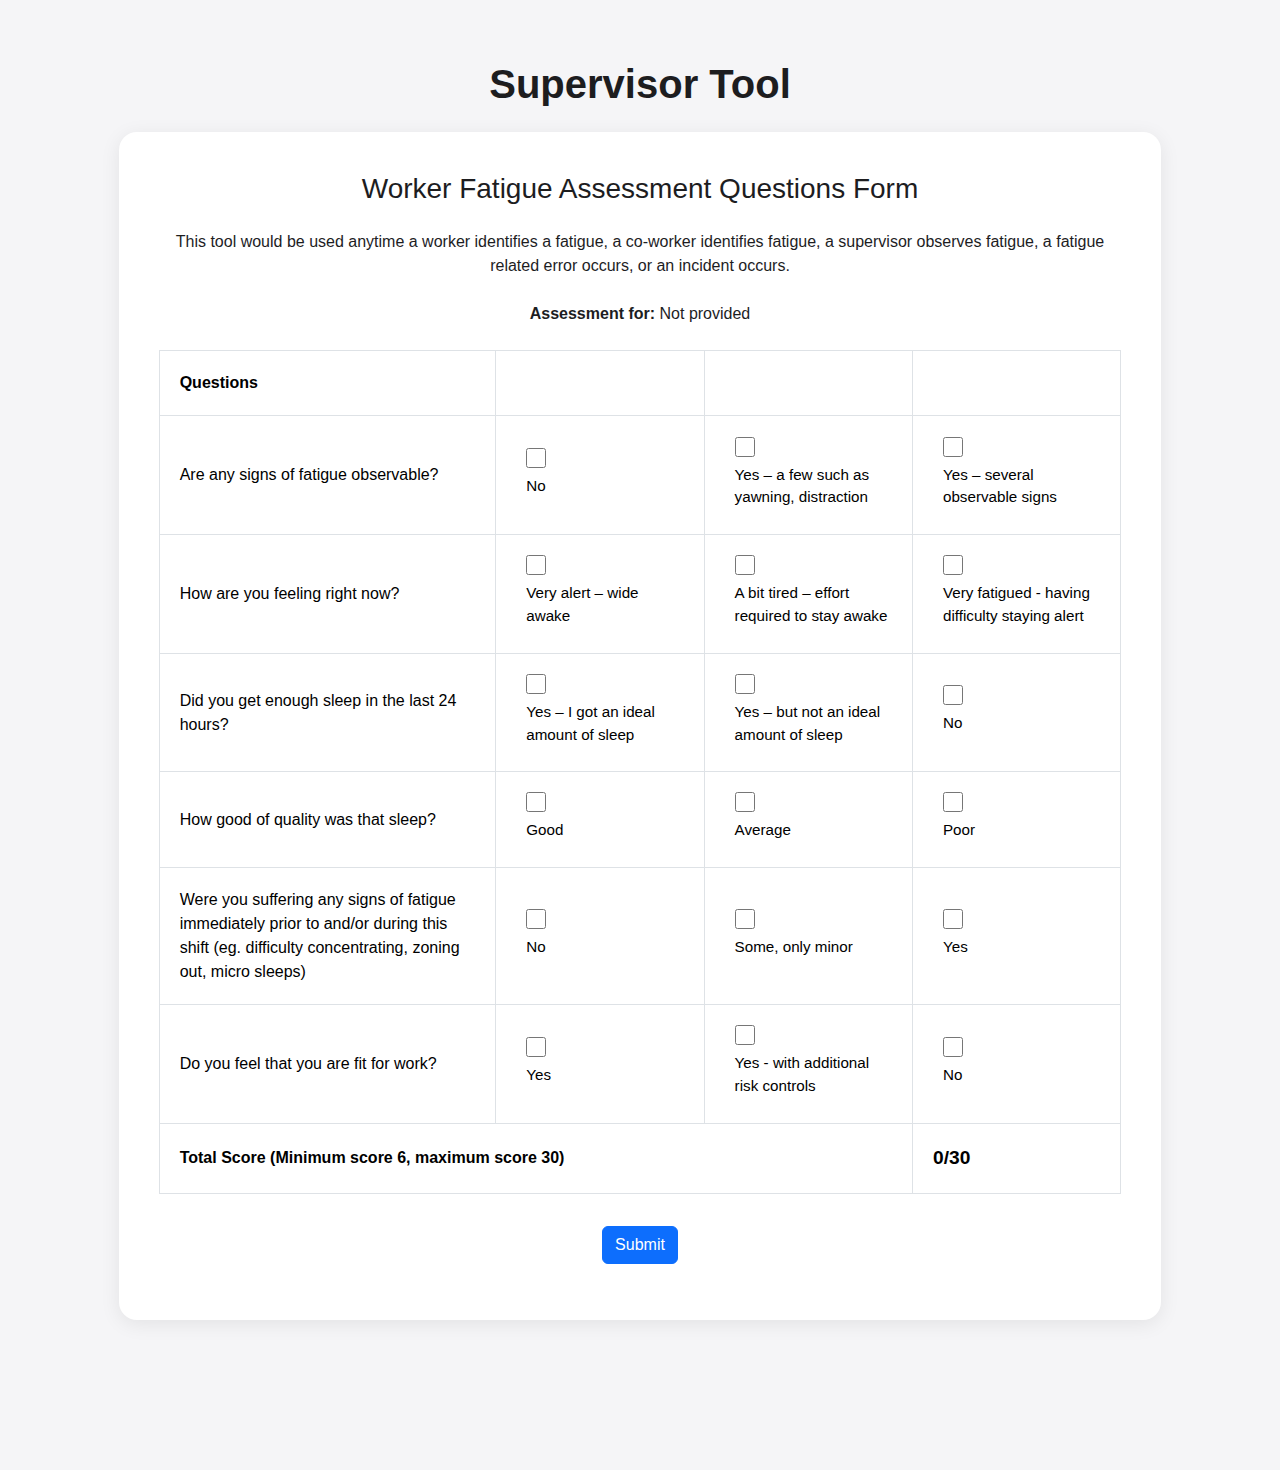
==== commit 2d16162a: "make modifications" ====
--- a/supervisor.html
+++ b/supervisor.html
@@ -9,197 +9,177 @@
 </head>
 <body>
     <div class="container">
-        <div class="row justify-content-center">
-            <div class="col-md-10">
-                <h1 class="text-center mb-4">Supervisor Tool</h1>
-                <div class="question-container">
-                    <h3 class="text-center mb-4"> Worker Fatigue Assessment Questions Form</h3>
-                    <p class="text-center mb-4">This tool would be used anytime a worker identifies a fatigue, a co-worker identifies fatigue, a supervisor observes fatigue, a fatigue related error occurs, or an incident occurs.</p>
-                    
-                    <!-- Display Worker Assessment ID (already existing in the original HTML) -->
-                    <p class="mb-4"><strong>Worker Assessment ID:</strong> <span id="workerAssessmentId"></span></p>
-                    
-                    <!-- Display Employee ID (this line was added) -->
-                    <!-- This line will display the employee_id passed from index.html via the URL -->
-                    <p class="mb-4"><strong>Employee ID:</strong> <span id="employeeId"></span></p> 
+    <div class="row justify-content-center">
+    <div class="col-md-10">
 
-                    <!-- Display the name of the worker being assessed (already existing in the original HTML) -->
-                    <p class="text-center mb-4"><strong>Assessment for:</strong> <span id="employeeName"></span></p>
+    <h1 class="text-center mb-4">Supervisor Tool</h1>
+        <div class="question-container">
+        <h3 class="text-center mb-4"> Worker Fatigue Assessment Questions Form</h3>
+        <p class="text-center mb-4">This tool would be used anytime a worker identifies a fatigue, a co-worker identifies fatigue, a supervisor observes fatigue, a fatigue related error occurs, or an incident occurs.</p>
+        <p class="mb-4" hidden><strong>Worker Assessment ID:</strong> <span id="workerAssessmentId"></span></p>
+        <p class="text-center mb-4"><strong>Assessment for:</strong> <span id="employeeName"></p>
+        
+        <form id="fatigueForm">
+            <table class="table table-hover table-bordered">
+                <thead>
+                    <tr>
+                        <th style="width: 35%;">Questions</th>
+                        <th>&nbsp;</th>
+                        <th>&nbsp;</th>
+                        <th>&nbsp;</th>
+                    </tr>
+                </thead>
+                <tbody>
+                    <tr>
+                        <td>Are any signs of fatigue observable?</td>
+                        <td valign="top" align="left" class="response-1">
+                            <div  valign="top"  class="checkbox-wrapper">
+                            
+                                <input  valign="top"  style="margin-top: 1px;" type="checkbox" name="q1" value="1" id="q1-1">
+                        
+                            </div>
+                      
+                            <label style="font-size: 0.95rem; margin-left: 10px; margin-top: 0px; margin-bottom: 5px; " for="q1-1">No</label>
 
-                    
-                    <!-- Start of the fatigue assessment form (already existing in the original HTML) -->
-                    <form id="fatigueForm">
-                        <table class="table table-hover table-bordered">
-                            <thead>
-                                <tr>
-                                    <th style="width: 35%;">Questions</th>
-                                    <th>&nbsp;</th>
-                                    <th>&nbsp;</th>
-                                    <th>&nbsp;</th>
-                                </tr>
-                            </thead>
-                            <tbody>
-                                <!-- Sample question 1 -->
-                                <tr>
-                                    <td>Are any signs of fatigue observable?</td>
-                                    <td valign="top" align="left" class="response-1">
-                                        <div valign="top" class="checkbox-wrapper">
-                                            <input valign="top" style="margin-top: 1px;" type="checkbox" name="q1" value="1" id="q1-1">
-                                        </div>
-                                        <label style="font-size: 0.95rem; margin-left: 10px; margin-top: 0px; margin-bottom: 5px;" for="q1-1">No</label>
-                                    </td>
-                                    <td valign="top" class="response-3">
-                                        <div class="checkbox-wrapper">
-                                            <input style="margin-top: 1px;" type="checkbox" name="q1" value="3" id="q1-3">
-                                        </div>
-                                        <label style="font-size: 0.95rem; margin-left: 10px; margin-top: 0px; margin-bottom: 5px;" for="q1-3">Yes – a few such as yawning, distraction</label>
-                                    </td>
-                                    <td valign="top" class="response-5">
-                                        <div class="checkbox-wrapper">
-                                            <input style="margin-top: 1px;" type="checkbox" name="q1" value="5" id="q1-5">
-                                        </div>
-                                        <label style="font-size: 0.95rem; margin-left: 10px; margin-top: 0px; margin-bottom: 5px;" for="q1-5">Yes – several observable signs</label>
-                                    </td>
-                                </tr>
-
-                                <!-- Repeat similar blocks for other questions -->
-                                <tr>
-                                    <td>How are you feeling right now?</td>
-                                    <td class="response-1">
-                                        <div class="checkbox-wrapper">
-                                            <input type="checkbox" name="q2" value="1" id="q2-1">
-                                        </div>
-                                        <label style="font-size: 0.95rem; margin-left: 10px; margin-top: 0px; margin-bottom: 5px;" for="q2-1">Very alert – wide awake</label>
-                                    </td>
-                                    <td class="response-3">
-                                        <div class="checkbox-wrapper">
-                                            <input type="checkbox" name="q2" value="3" id="q2-3">
-                                        </div>
-                                        <label style="font-size: 0.95rem; margin-left: 10px; margin-top: 0px; margin-bottom: 5px;" for="q2-3">A bit tired – effort required to stay awake</label>
-                                    </td>
-                                    <td class="response-5">
-                                        <div class="checkbox-wrapper">
-                                            <input type="checkbox" name="q2" value="5" id="q2-5">
-                                        </div>
-                                        <label style="font-size: 0.95rem; margin-left: 10px; margin-top: 0px; margin-bottom: 5px;" for="q2-5">Very fatigued - having difficulty staying alert</label>
-                                    </td>
-                                </tr>
-
-                                <!-- Additional questions (already existing in the original HTML) -->
-                                <tr>
-                                    <td>Did you get enough sleep in the last 24 hours?</td>
-                                    <td class="response-1">
-                                        <div class="checkbox-wrapper">
-                                            <input type="checkbox" name="q3" value="1" id="q3-1">
-                                        </div>
-                                        <label style="font-size: 0.95rem; margin-left: 10px; margin-top: 0px; margin-bottom: 5px;" for="q3-1">Yes – I got an ideal amount of sleep</label>
-                                    </td>
-                                    <td class="response-3">
-                                        <div class="checkbox-wrapper">
-                                            <input type="checkbox" name="q3" value="3" id="q3-3">
-                                        </div>
-                                        <label style="font-size: 0.95rem; margin-left: 10px; margin-top: 0px; margin-bottom: 5px;" for="q3-3">Yes – but not an ideal amount of sleep</label>
-                                    </td>
-                                    <td class="response-5">
-                                        <div class="checkbox-wrapper">
-                                            <input type="checkbox" name="q3" value="5" id="q3-5">
-                                        </div>
-                                        <label style="font-size: 0.95rem; margin-left: 10px; margin-top: 0px; margin-bottom: 5px;" for="q3-5">No</label>
-                                    </td>
-                                </tr>
-                                
-                                <!-- Additional questions (already existing in the original HTML) -->
-                                <tr>
-                                    <td>How good of quality was that sleep?</td>
-                                    <td class="response-1">
-                                        <div class="checkbox-wrapper">
-                                            <input type="checkbox" name="q4" value="1" id="q4-1">
-                                        </div>
-                                        <label style="font-size: 0.95rem; margin-left: 10px; margin-top: 0px; margin-bottom: 5px;" for="q4-1">Good</label>
-                                    </td>
-                                    <td class="response-3">
-                                        <div class="checkbox-wrapper">
-                                            <input type="checkbox" name="q4" value="3" id="q4-3">
-                                        </div>
-                                        <label style="font-size: 0.95rem; margin-left: 10px; margin-top: 0px; margin-bottom: 5px;" for="q4-3">Average</label>
-                                    </td>
-                                    <td class="response-5">
-                                        <div class="checkbox-wrapper">
-                                            <input type="checkbox" name="q4" value="5" id="q4-5">
-                                        </div>
-                                        <label style="font-size: 0.95rem; margin-left: 10px; margin-top: 0px; margin-bottom: 5px;" for="q4-5">Poor</label>
-                                    </td>
-                                </tr>
-
-                                <!-- Additional questions (already existing in the original HTML) -->
-                                <tr>
-                                    <td>Were you suffering any signs of fatigue immediately prior to and/or during this shift (e.g. difficulty concentrating, zoning out, micro sleeps)?</td>
-                                    <td class="response-1">
-                                        <div class="checkbox-wrapper">
-                                            <input type="checkbox" name="q5" value="1" id="q5-1">
-                                        </div>
-                                        <label style="font-size: 0.95rem; margin-left: 10px; margin-top: 0px; margin-bottom: 5px;" for="q5-1">No</label>
-                                    </td>
-                                    <td class="response-3">
-                                        <div class="checkbox-wrapper">
-                                            <input type="checkbox" name="q5" value="3" id="q5-3">
-                                        </div>
-                                        <label style="font-size: 0.95rem; margin-left: 10px; margin-top: 0px; margin-bottom: 5px;" for="q5-3">Some, only minor</label>
-                                    </td>
-                                    <td class="response-5">
-                                        <div class="checkbox-wrapper">
-                                            <input type="checkbox" name="q5" value="5" id="q5-5">
-                                        </div>
-                                        <label style="font-size: 0.95rem; margin-left: 10px; margin-top: 0px; margin-bottom: 5px;" for="q5-5">Yes</label>
-                                    </td>
-                                </tr>
-
-                                <!-- Additional questions (already existing in the original HTML) -->
-                                <tr>
-                                    <td>Do you feel that you are fit for work?</td>
-                                    <td class="response-1">
-                                        <div class="checkbox-wrapper">
-                                            <input type="checkbox" name="q6" value="1" id="q6-1">
-                                        </div>
-                                        <label style="font-size: 0.95rem; margin-left: 10px; margin-top: 0px; margin-bottom: 5px;" for="q6-1">Yes</label>
-                                    </td>
-                                    <td class="response-3">
-                                        <div class="checkbox-wrapper">
-                                            <input type="checkbox" name="q6" value="3" id="q6-3">
-                                        </div>
-                                        <label style="font-size: 0.95rem; margin-left: 10px; margin-top: 0px; margin-bottom: 5px;" for="q6-3">Yes - with additional risk controls</label>
-                                    </td>
-                                    <td class="response-5">
-                                        <div class="checkbox-wrapper">
-                                            <input type="checkbox" name="q6" value="5" id="q6-5">
-                                        </div>
-                                        <label style="font-size: 0.95rem; margin-left: 10px; margin-top: 0px; margin-bottom: 5px;" for="q6-5">No</label>
-                                    </td>
-                                </tr>
-
-                                <!-- Display the total score (already existing in the original HTML) -->
-                                <tr class="total-row">
-                                    <td colspan="3">Total Score (Minimum score 6, maximum score 30)</td>
-                                    <td id="totalScore">/30</td>
-                                </tr>
-                            </tbody>
-                        </table>
-
-                        <!-- Submit button for the form (already existing in the original HTML) -->
-                        <p align="center">
-                            <button type="submit" class="btn btn-primary mt-3">Submit</button>
-                        </p>
-                    </form>
-                </div>
-                <div>
-                    <p>&nbsp;</p>
-                    <p>&nbsp;</p>
-                    <p>&nbsp;</p>
-                </div>
-            </div>
-        </div>
+                        </td>
+                        <td  valign="top"  class="response-3">
+                            <div class="checkbox-wrapper">
+                                <input  style="margin-top: 1px;" type="checkbox" name="q1" value="3" id="q1-3">
+                            </div>
+                            <label style="font-size: 0.95rem; margin-left: 10px; margin-top: 0px; margin-bottom: 5px; " for="q1-3">Yes – a few such as yawning, distraction</label>
+                        </td>
+                        <td  valign="top" class="response-5">
+                            <div class="checkbox-wrapper">
+                                <input  style="margin-top: 1px;" type="checkbox" name="q1" value="5" id="q1-5">
+                            </div>
+                            <label style="font-size: 0.95rem; margin-left: 10px; margin-top: 0px; margin-bottom: 5px; " for="q1-5">Yes – several observable signs</label>
+                        </td>
+                    </tr>
+                    <tr>
+                        <td>How are you feeling right now?</td>
+                        <td class="response-1">
+                            <div class="checkbox-wrapper">
+                                <input type="checkbox" name="q2" value="1" id="q2-1">
+                            </div>
+                            <label style="font-size: 0.95rem; margin-left: 10px; margin-top: 0px; margin-bottom: 5px; " for="q2-1">Very alert – wide awake</label>
+                        </td>
+                        <td class="response-3">
+                            <div class="checkbox-wrapper">
+                                <input type="checkbox" name="q2" value="3" id="q2-3">
+                            </div>
+                            <label style="font-size: 0.95rem; margin-left: 10px; margin-top: 0px; margin-bottom: 5px; " for="q2-3">A bit tired – effort required to stay awake</label>
+                        </td>
+                        <td class="response-5">
+                            <div class="checkbox-wrapper">
+                                <input type="checkbox" name="q2" value="5" id="q2-5">
+                            </div>
+                            <label style="font-size: 0.95rem; margin-left: 10px; margin-top: 0px; margin-bottom: 5px; " for="q2-5">Very fatigued - having difficulty staying alert</label>
+                        </td>
+                    </tr>
+                    <tr>
+                        <td>Did you get enough sleep in the last 24 hours?</td>
+                        <td class="response-1">
+                            <div class="checkbox-wrapper">
+                                <input type="checkbox" name="q3" value="1" id="q3-1">
+                            </div>
+                            <label style="font-size: 0.95rem; margin-left: 10px; margin-top: 0px; margin-bottom: 5px; " for="q3-1">Yes – I got an ideal amount of sleep</label>
+                        </td>
+                        <td class="response-3">
+                            <div class="checkbox-wrapper">
+                                <input type="checkbox" name="q3" value="3" id="q3-3">
+                            </div>
+                            <label style="font-size: 0.95rem; margin-left: 10px; margin-top: 0px; margin-bottom: 5px; " for="q3-3">Yes – but not an ideal amount of sleep</label>
+                        </td>
+                        <td class="response-5">
+                            <div class="checkbox-wrapper">
+                                <input type="checkbox" name="q3" value="5" id="q3-5">
+                            </div>
+                            <label style="font-size: 0.95rem; margin-left: 10px; margin-top: 0px; margin-bottom: 5px; " for="q3-5">No</label>
+                        </td>
+                    </tr>
+                    <tr>
+                        <td>How good of quality was that sleep?</td>
+                        <td class="response-1">
+                            <div class="checkbox-wrapper">
+                                <input type="checkbox" name="q4" value="1" id="q4-1">
+                            </div>
+                            <label style="font-size: 0.95rem; margin-left: 10px; margin-top: 0px; margin-bottom: 5px; " for="q4-1">Good</label>
+                        </td>
+                        <td class="response-3">
+                            <div class="checkbox-wrapper">
+                                <input type="checkbox" name="q4" value="3" id="q4-3">
+                            </div>
+                            <label style="font-size: 0.95rem; margin-left: 10px; margin-top: 0px; margin-bottom: 5px; " for="q4-3">Average</label>
+                        </td>
+                        <td class="response-5">
+                            <div class="checkbox-wrapper">
+                                <input type="checkbox" name="q4" value="5" id="q4-5">
+                            </div>
+                            <label style="font-size: 0.95rem; margin-left: 10px; margin-top: 0px; margin-bottom: 5px; " for="q4-5">Poor</label>
+                        </td>
+                    </tr>
+                    <tr>
+                        <td>Were you suffering any signs of fatigue immediately prior to and/or during this shift (eg. difficulty concentrating, zoning out, micro sleeps)</td>
+                        <td class="response-1">
+                            <div class="checkbox-wrapper">
+                                <input type="checkbox" name="q5" value="1" id="q5-1">
+                            </div>
+                            <label style="font-size: 0.95rem; margin-left: 10px; margin-top: 0px; margin-bottom: 5px; " for="q5-1">No</label>
+                        </td>
+                        <td class="response-3">
+                            <div class="checkbox-wrapper">
+                                <input type="checkbox" name="q5" value="3" id="q5-3">
+                            </div>
+                            <label style="font-size: 0.95rem; margin-left: 10px; margin-top: 0px; margin-bottom: 5px; " for="q5-3">Some, only minor</label>
+                        </td>
+                        <td class="response-5">
+                            <div class="checkbox-wrapper">
+                                <input type="checkbox" name="q5" value="5" id="q5-5">
+                            </div>
+                            <label style="font-size: 0.95rem; margin-left: 10px; margin-top: 0px; margin-bottom: 5px; " for="q5-5">Yes</label>
+                        </td>
+                    </tr>
+                    <tr>
+                        <td>Do you feel that you are fit for work?</td>
+                        <td class="response-1">
+                            <div class="checkbox-wrapper">
+                                <input type="checkbox" name="q6" value="1" id="q6-1">
+                            </div>
+                            <label style="font-size: 0.95rem; margin-left: 10px; margin-top: 0px; margin-bottom: 5px; " for="q6-1">Yes</label>
+                        </td>
+                        <td class="response-3">
+                            <div class="checkbox-wrapper">
+                                <input type="checkbox" name="q6" value="3" id="q6-3">
+                            </div>
+                            <label style="font-size: 0.95rem; margin-left: 10px; margin-top: 0px; margin-bottom: 5px; " for="q6-3">Yes - with additional risk controls</label>
+                        </td>
+                        <td class="response-5">
+                            <div class="checkbox-wrapper">
+                                <input type="checkbox" name="q6" value="5" id="q6-5">
+                            </div>
+                            <label style="font-size: 0.95rem; margin-left: 10px; margin-top: 0px; margin-bottom: 5px; " for="q6-5">No</label>
+                        </td>
+                    </tr>
+                    <tr class="total-row">
+                        <td colspan="3">Total Score (Minimum score 6, maximum score 30)</td>
+                        <td id="totalScore">/30</td>
+                    </tr>
+                </tbody>
+            </table>
+            <p align="center">
+            <button type="submit" class="btn btn-primary mt-3">Submit</button>
+            </p>
+        </form>
+        
     </div>
+<div><p>&nbsp;</p>
+<p>&nbsp;</p>
+<p>&nbsp;</p>
+</div>
+</div>
+</div>
+</div>
     <script src="https://cdn.jsdelivr.net/npm/bootstrap@5.3.0-alpha1/dist/js/bootstrap.bundle.min.js"></script>
     <script src="supervisor.js"></script>
 </body>
-</html>
+</html>--- a/supervisor_style.css
+++ b/supervisor_style.css
@@ -22,11 +22,12 @@
     table-layout: fixed;
 }
 
-.table th, .table td {
+.table th,
+.table td {
     vertical-align: middle;
     text-align: left;
     word-wrap: break-word;
-    padding: 20px; 
+    padding: 20px;
 }
 
 .response-1 {
@@ -48,7 +49,7 @@
 .question-container {
     background-color: #fff;
     border-radius: 18px;
-    box-shadow: 0 4px 20px rgba(0,0,0,0.08);
+    box-shadow: 0 4px 20px rgba(0, 0, 0, 0.08);
     padding: 40px;
     margin-bottom: 30px;
     transition: all 0.3s ease;
@@ -77,9 +78,10 @@
     .table {
         font-size: 0.9em;
     }
-    
-    .table th, .table td {
-        padding: 10px; 
+
+    .table th,
+    .table td {
+        padding: 10px;
     }
 }
 
@@ -89,6 +91,7 @@
     margin-top: 20px;
 }
 
-#responseAction h2, #responseAction h3 {
+#responseAction h2,
+#responseAction h3 {
     margin-bottom: 10px;
 }